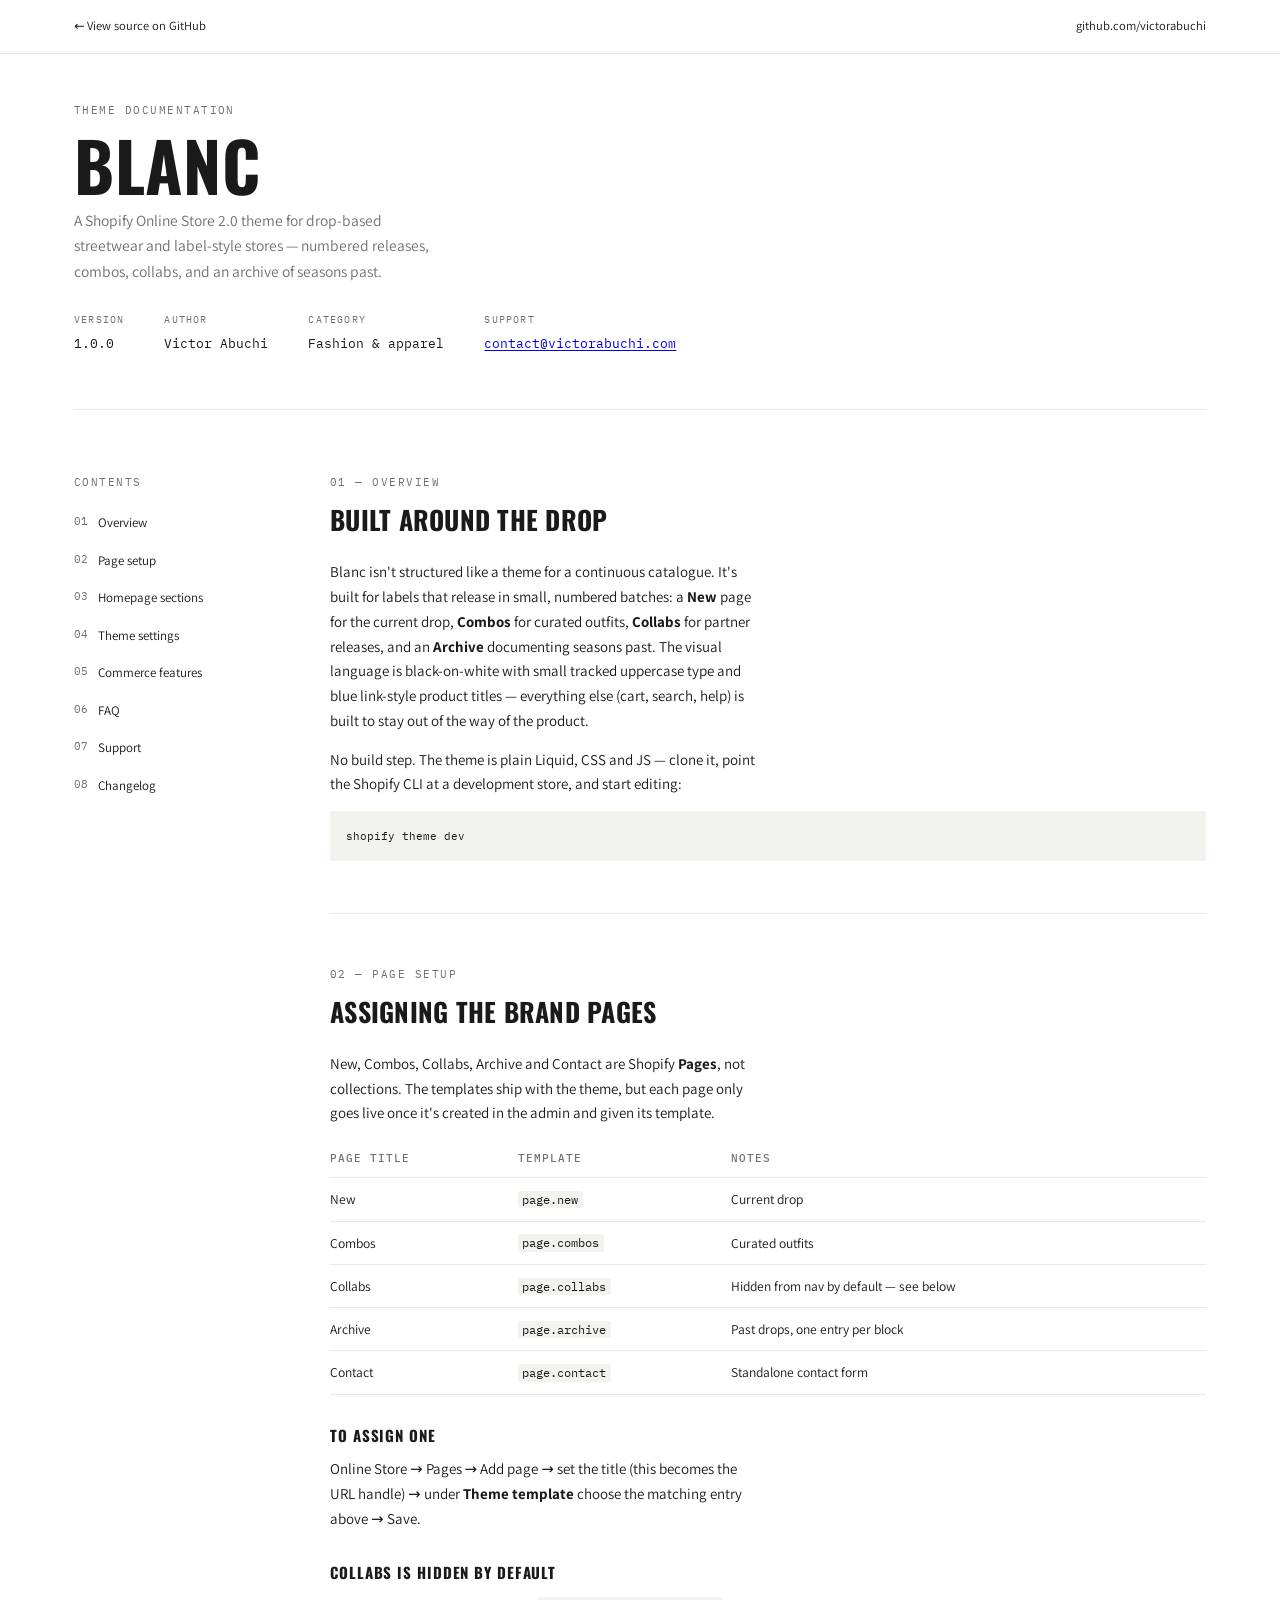
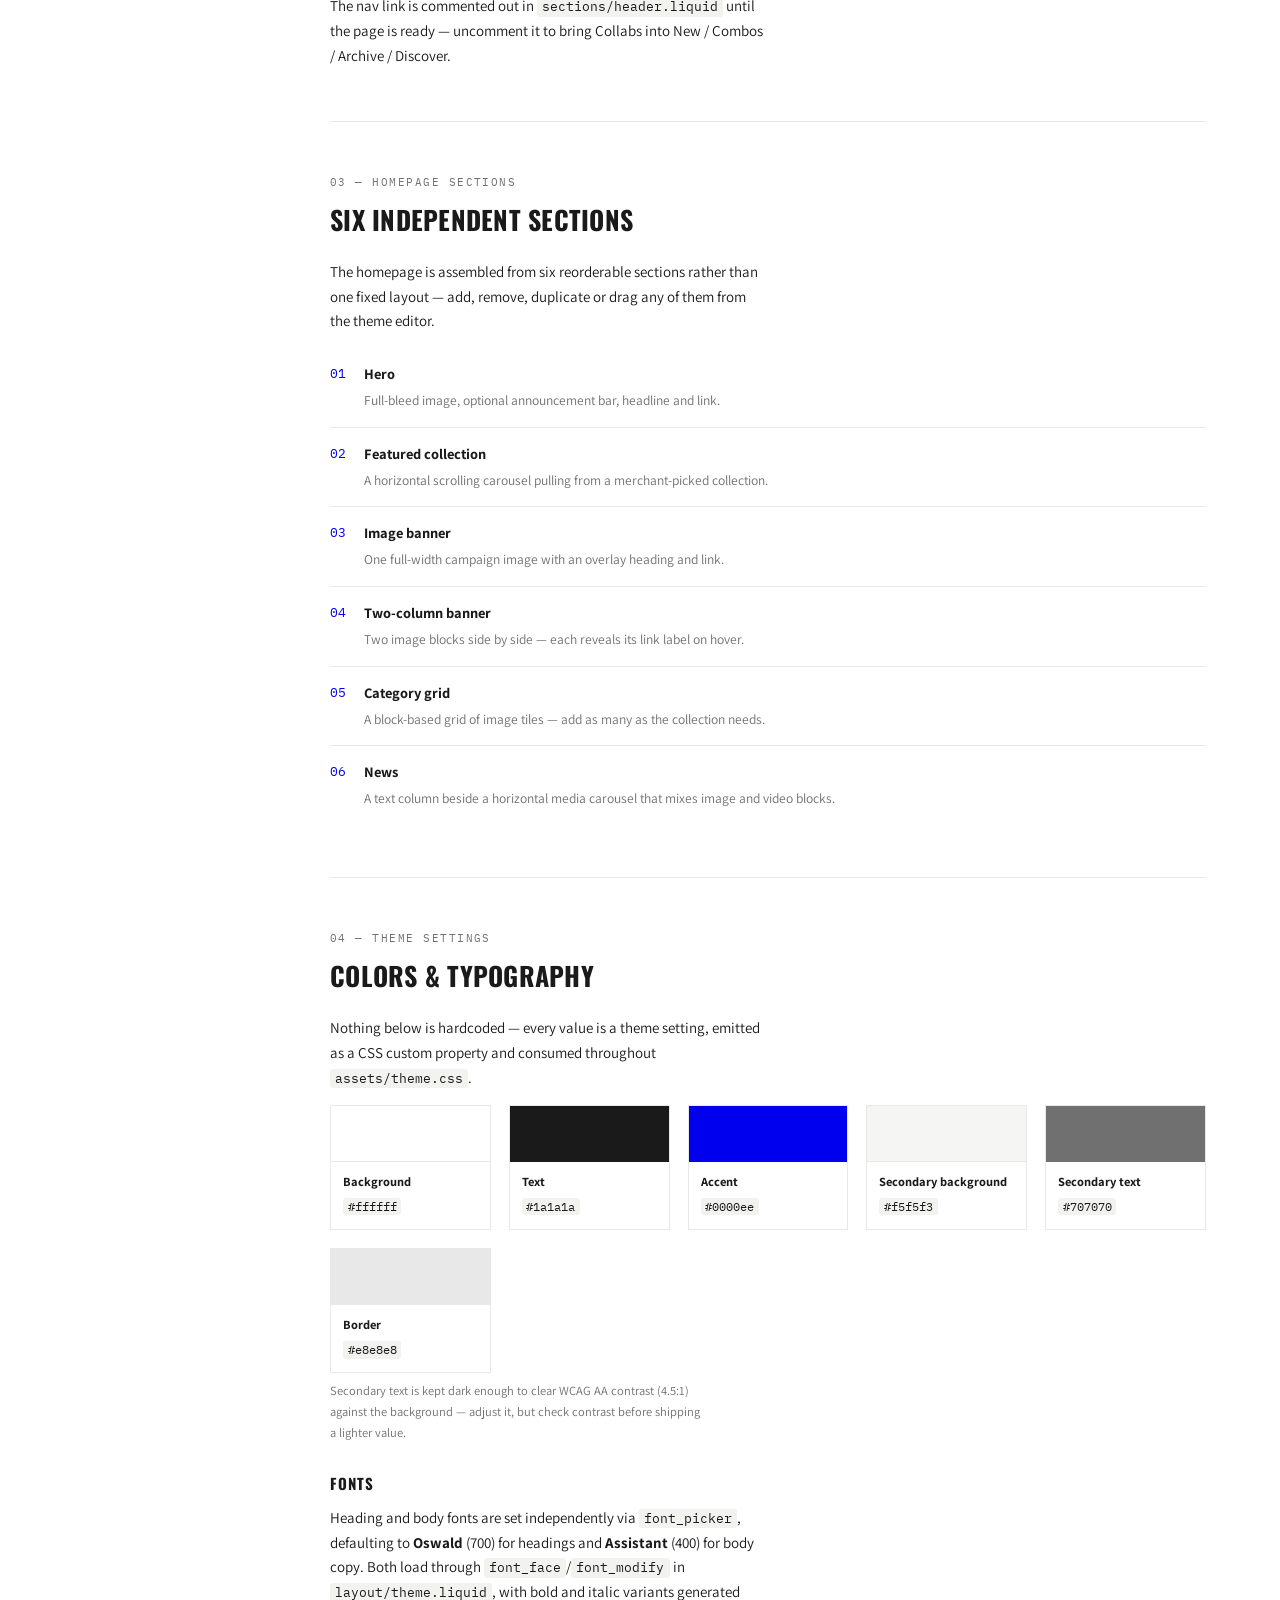
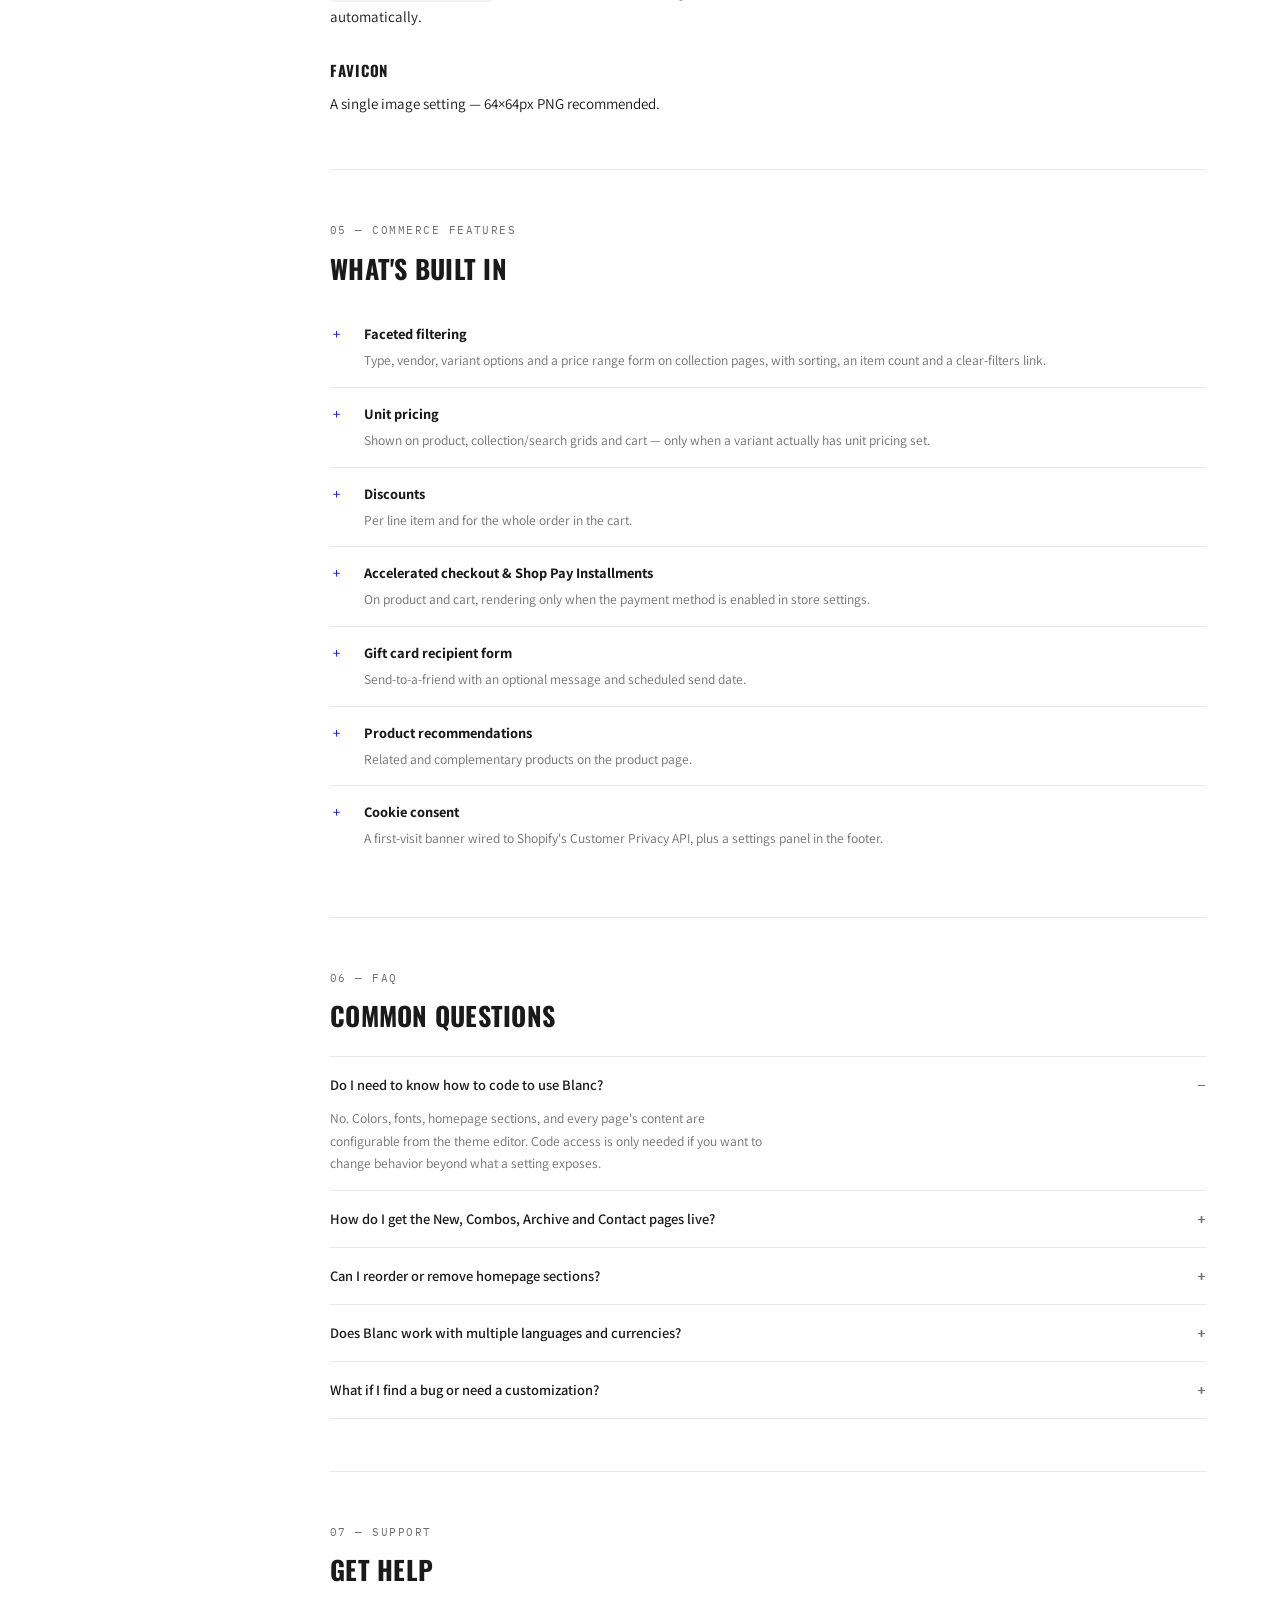
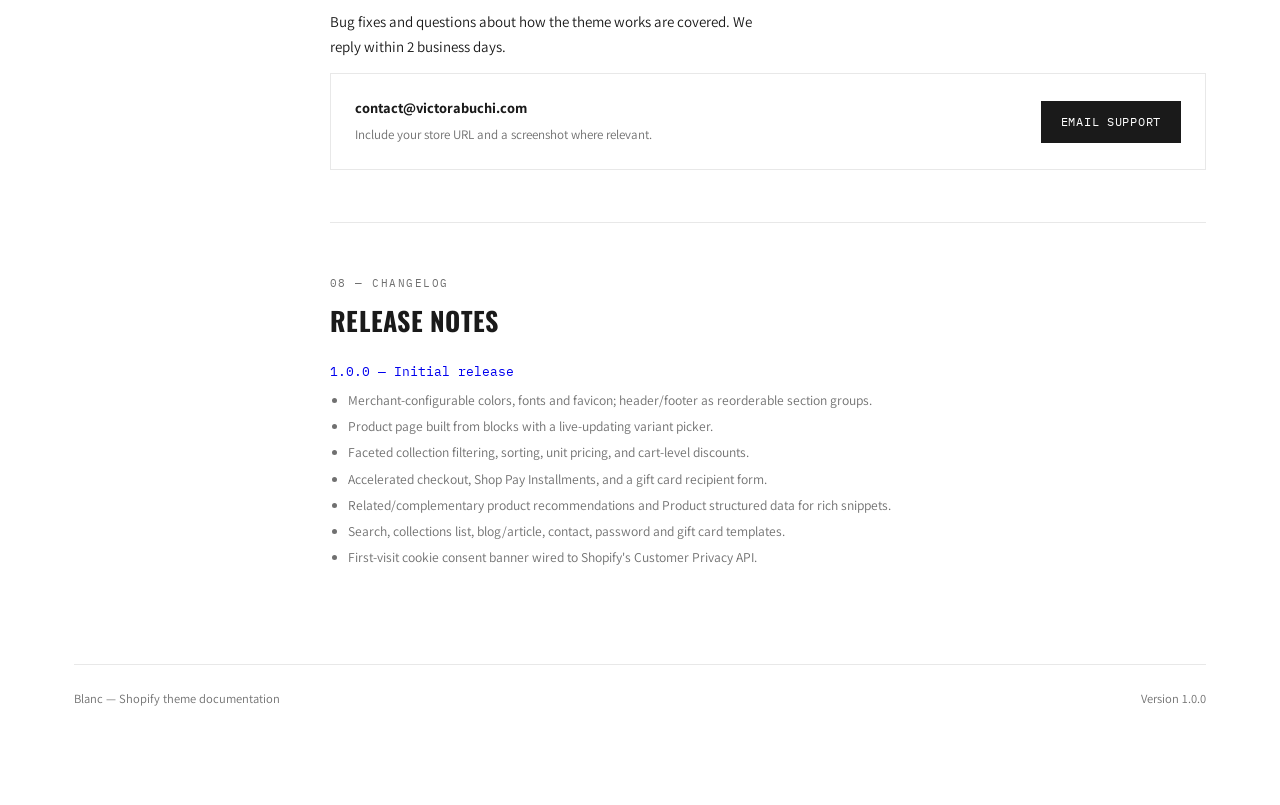
==== docs/index.html @ 0c8834e4 "add a rendered docs page under docs/ for GitHub Pages A plain README reads as text on GitHub; wanted" ====
<!DOCTYPE html>
<html lang="en">
<head>
<meta charset="UTF-8">
<meta name="viewport" content="width=device-width, initial-scale=1.0">
<title>Blanc Documentation</title>
<meta name="description" content="Setup guide, theme settings, features, and support for the Blanc Shopify theme.">
<link rel="preconnect" href="https://fonts.googleapis.com">
<link rel="preconnect" href="https://fonts.gstatic.com" crossorigin>
<link href="https://fonts.googleapis.com/css2?family=Oswald:wght@500;700&family=Assistant:wght@400;500;600&family=IBM+Plex+Mono:wght@500&display=swap" rel="stylesheet">
<style>
  :root {
    --bg: #ffffff;
    --surface: #f5f5f3;
    --surface-line: #e8e8e8;
    --ink: #1a1a1a;
    --ink-muted: #707070;
    --line: #e8e8e8;
    --accent: #0000ee;
    --accent-ink: #ffffff;
    --code-bg: #f2f2ef;
  }

  @media (prefers-color-scheme: dark) {
    :root:not([data-theme="light"]) {
      --bg: #121212;
      --surface: #1c1c1a;
      --surface-line: #2c2c2a;
      --ink: #f2f1ed;
      --ink-muted: #9c9c96;
      --line: #2c2c2a;
      --accent: #6e7bff;
      --accent-ink: #0c0c0c;
      --code-bg: #1a1a18;
    }
  }

  :root[data-theme="dark"] {
    --bg: #121212;
    --surface: #1c1c1a;
    --surface-line: #2c2c2a;
    --ink: #f2f1ed;
    --ink-muted: #9c9c96;
    --line: #2c2c2a;
    --accent: #6e7bff;
    --accent-ink: #0c0c0c;
    --code-bg: #1a1a18;
  }

  * { box-sizing: border-box; }
  html { color-scheme: light dark; }
  body { margin: 0; }

  body {
    background: var(--bg);
    color: var(--ink);
    font-family: 'Assistant', system-ui, sans-serif;
    font-size: 15px;
    line-height: 1.65;
    -webkit-font-smoothing: antialiased;
  }

  a { color: var(--accent); text-decoration-thickness: 1px; text-underline-offset: 2px; }
  a:focus-visible, button:focus-visible, summary:focus-visible { outline: 2px solid var(--accent); outline-offset: 2px; }

  .eyebrow {
    font-family: 'IBM Plex Mono', monospace;
    font-size: 10.5px;
    letter-spacing: 0.14em;
    text-transform: uppercase;
    color: var(--ink-muted);
  }

  h1, h2, h3 {
    font-family: 'Oswald', sans-serif;
    text-transform: uppercase;
    letter-spacing: 0.01em;
    text-wrap: balance;
    color: var(--ink);
    font-weight: 700;
  }

  .topbar {
    border-bottom: 1px solid var(--line);
  }
  .topbar__inner {
    max-width: 1180px;
    margin: 0 auto;
    padding: 16px 24px;
    display: flex;
    justify-content: space-between;
    align-items: center;
    font-size: 12.5px;
  }
  .topbar a {
    color: var(--ink);
    text-decoration: none;
    display: inline-flex;
    align-items: center;
    gap: 6px;
  }
  .topbar a:hover { color: var(--accent); }

  .shell {
    display: grid;
    grid-template-columns: 200px minmax(0, 1fr);
    gap: 56px;
    max-width: 1180px;
    margin: 0 auto;
    padding: 48px 24px 96px;
  }

  @media (max-width: 860px) {
    .shell { grid-template-columns: 1fr; gap: 32px; padding: 32px 20px 72px; }
  }

  /* ---- masthead ---- */
  .masthead {
    grid-column: 1 / -1;
    padding-bottom: 40px;
    border-bottom: 1px solid var(--line);
    margin-bottom: 8px;
  }

  .masthead__name {
    font-size: clamp(40px, 8vw, 68px);
    line-height: 0.95;
    margin: 14px 0 10px;
  }

  .masthead__tagline {
    max-width: 46ch;
    color: var(--ink-muted);
    font-size: 15.5px;
  }

  .spec-row {
    display: flex;
    flex-wrap: wrap;
    gap: 28px 40px;
    margin-top: 28px;
  }

  .spec {
    display: flex;
    flex-direction: column;
    gap: 4px;
  }

  .spec dt {
    font-family: 'IBM Plex Mono', monospace;
    font-size: 10px;
    letter-spacing: 0.12em;
    text-transform: uppercase;
    color: var(--ink-muted);
  }

  .spec dd {
    margin: 0;
    font-family: 'IBM Plex Mono', monospace;
    font-size: 13px;
    font-variant-numeric: tabular-nums;
  }

  /* ---- nav rail ---- */
  .rail { position: sticky; top: 32px; align-self: start; }
  .rail__title { margin-bottom: 14px; }
  .rail ol {
    list-style: none;
    margin: 0; padding: 0;
    display: flex;
    flex-direction: column;
    gap: 2px;
    counter-reset: toc;
  }
  .rail a {
    counter-increment: toc;
    display: flex;
    gap: 10px;
    padding: 7px 0;
    color: var(--ink);
    text-decoration: none;
    font-size: 13px;
  }
  .rail a::before {
    content: counter(toc, decimal-leading-zero);
    font-family: 'IBM Plex Mono', monospace;
    font-size: 11px;
    color: var(--ink-muted);
  }
  .rail a:hover { color: var(--accent); }

  @media (max-width: 860px) {
    .rail { position: static; }
    .rail ol { flex-direction: row; flex-wrap: wrap; gap: 4px 16px; }
    .rail a { padding: 4px 0; }
  }

  /* ---- sections ---- */
  main { min-width: 0; }
  section { padding-top: 52px; margin-top: 52px; border-top: 1px solid var(--line); scroll-margin-top: 24px; }
  section:first-of-type { padding-top: 0; margin-top: 0; border-top: none; }

  section > .eyebrow { margin-bottom: 8px; }
  section h2 { font-size: 26px; margin: 0 0 18px; }
  section h3 { font-size: 15px; letter-spacing: 0.06em; margin: 28px 0 10px; }

  p { margin: 0 0 14px; max-width: 62ch; }
  p:last-child { margin-bottom: 0; }

  code {
    font-family: 'IBM Plex Mono', monospace;
    font-size: 0.86em;
    background: var(--code-bg);
    padding: 0.1em 0.4em;
    border-radius: 3px;
  }

  pre {
    background: var(--code-bg);
    padding: 14px 16px;
    overflow-x: auto;
    font-family: 'IBM Plex Mono', monospace;
    font-size: 13px;
    margin: 0 0 14px;
  }
  pre code { background: none; padding: 0; }

  /* ---- feature list ---- */
  .feature-list { list-style: none; margin: 0; padding: 0; display: flex; flex-direction: column; }
  .feature-list li {
    display: grid;
    grid-template-columns: 22px 1fr;
    gap: 12px;
    padding: 14px 0;
    border-top: 1px solid var(--line);
  }
  .feature-list li:first-child { border-top: none; }
  .feature-list .mark { color: var(--accent); font-family: 'IBM Plex Mono', monospace; font-size: 13px; padding-top: 1px; }
  .feature-list strong { display: block; font-size: 14.5px; margin-bottom: 2px; }
  .feature-list span { color: var(--ink-muted); font-size: 13.5px; }

  /* ---- table ---- */
  .table-wrap { overflow-x: auto; }
  table { border-collapse: collapse; width: 100%; min-width: 480px; font-size: 13.5px; }
  th, td { text-align: left; padding: 10px 14px 10px 0; border-bottom: 1px solid var(--line); vertical-align: top; }
  th { font-family: 'IBM Plex Mono', monospace; font-size: 10.5px; letter-spacing: 0.1em; text-transform: uppercase; color: var(--ink-muted); font-weight: 500; }
  td code { white-space: nowrap; }

  /* ---- swatches ---- */
  .swatch-grid { display: grid; grid-template-columns: repeat(auto-fill, minmax(160px, 1fr)); gap: 18px; margin-bottom: 8px; }
  .swatch { border: 1px solid var(--line); }
  .swatch__color { height: 56px; }
  .swatch__meta { padding: 10px 12px; }
  .swatch__meta strong { display: block; font-size: 12.5px; margin-bottom: 2px; }
  .swatch__meta code { font-size: 11.5px; }

  /* ---- faq ---- */
  details {
    border-top: 1px solid var(--line);
    padding: 16px 0;
  }
  details:last-child { border-bottom: 1px solid var(--line); }
  summary {
    cursor: pointer;
    list-style: none;
    display: flex;
    align-items: baseline;
    justify-content: space-between;
    gap: 16px;
    font-size: 14.5px;
    font-weight: 600;
  }
  summary::-webkit-details-marker { display: none; }
  summary::after {
    content: '+';
    font-family: 'IBM Plex Mono', monospace;
    color: var(--ink-muted);
    flex-shrink: 0;
    transition: transform 0.15s;
  }
  details[open] summary::after { content: '\2212'; }
  details p { margin-top: 10px; color: var(--ink-muted); font-size: 13.5px; }

  /* ---- changelog ---- */
  .changelog dt {
    font-family: 'IBM Plex Mono', monospace;
    font-size: 13px;
    color: var(--accent);
    margin-top: 22px;
  }
  .changelog dt:first-child { margin-top: 0; }
  .changelog dd { margin: 6px 0 0; }
  .changelog ul { margin: 0; padding-left: 18px; color: var(--ink-muted); font-size: 13.5px; }
  .changelog li { margin-bottom: 4px; }

  /* ---- support card ---- */
  .support-card {
    border: 1px solid var(--line);
    padding: 22px 24px;
    display: flex;
    flex-wrap: wrap;
    gap: 20px 32px;
    align-items: center;
    justify-content: space-between;
  }
  .support-card a.button {
    display: inline-block;
    background: var(--ink);
    color: var(--bg);
    font-family: 'IBM Plex Mono', monospace;
    font-size: 12px;
    letter-spacing: 0.06em;
    text-transform: uppercase;
    padding: 11px 20px;
    text-decoration: none;
  }

  footer {
    grid-column: 1 / -1;
    margin-top: 24px;
    padding-top: 24px;
    border-top: 1px solid var(--line);
    color: var(--ink-muted);
    font-size: 12.5px;
    display: flex;
    justify-content: space-between;
    flex-wrap: wrap;
    gap: 8px;
  }
</style>
</head>
<body>

<div class="topbar">
  <div class="topbar__inner">
    <a href="https://github.com/victorabuchi/blanc">&larr; View source on GitHub</a>
    <a href="https://github.com/victorabuchi">github.com/victorabuchi</a>
  </div>
</div>

<div class="shell">
  <header class="masthead">
    <p class="eyebrow">Theme documentation</p>
    <h1 class="masthead__name">Blanc</h1>
    <p class="masthead__tagline">A Shopify Online Store 2.0 theme for drop-based streetwear and label-style stores — numbered releases, combos, collabs, and an archive of seasons past.</p>
    <dl class="spec-row">
      <div class="spec"><dt>Version</dt><dd>1.0.0</dd></div>
      <div class="spec"><dt>Author</dt><dd>Victor Abuchi</dd></div>
      <div class="spec"><dt>Category</dt><dd>Fashion &amp; apparel</dd></div>
      <div class="spec"><dt>Support</dt><dd><a href="mailto:contact@victorabuchi.com">contact@victorabuchi.com</a></dd></div>
    </dl>
  </header>

  <nav class="rail">
    <p class="eyebrow rail__title">Contents</p>
    <ol>
      <li><a href="#overview">Overview</a></li>
      <li><a href="#pages">Page setup</a></li>
      <li><a href="#homepage">Homepage sections</a></li>
      <li><a href="#settings">Theme settings</a></li>
      <li><a href="#features">Commerce features</a></li>
      <li><a href="#faq">FAQ</a></li>
      <li><a href="#support">Support</a></li>
      <li><a href="#changelog">Changelog</a></li>
    </ol>
  </nav>

  <main>

    <section id="overview">
      <p class="eyebrow">01 — Overview</p>
      <h2>Built around the drop</h2>
      <p>Blanc isn't structured like a theme for a continuous catalogue. It's built for labels that release in small, numbered batches: a <strong>New</strong> page for the current drop, <strong>Combos</strong> for curated outfits, <strong>Collabs</strong> for partner releases, and an <strong>Archive</strong> documenting seasons past. The visual language is black-on-white with small tracked uppercase type and blue link-style product titles — everything else (cart, search, help) is built to stay out of the way of the product.</p>
      <p>No build step. The theme is plain Liquid, CSS and JS — clone it, point the Shopify CLI at a development store, and start editing:</p>
      <pre><code>shopify theme dev</code></pre>
    </section>

    <section id="pages">
      <p class="eyebrow">02 — Page setup</p>
      <h2>Assigning the brand pages</h2>
      <p>New, Combos, Collabs, Archive and Contact are Shopify <strong>Pages</strong>, not collections. The templates ship with the theme, but each page only goes live once it's created in the admin and given its template.</p>
      <div class="table-wrap">
        <table>
          <thead><tr><th>Page title</th><th>Template</th><th>Notes</th></tr></thead>
          <tbody>
            <tr><td>New</td><td><code>page.new</code></td><td>Current drop</td></tr>
            <tr><td>Combos</td><td><code>page.combos</code></td><td>Curated outfits</td></tr>
            <tr><td>Collabs</td><td><code>page.collabs</code></td><td>Hidden from nav by default — see below</td></tr>
            <tr><td>Archive</td><td><code>page.archive</code></td><td>Past drops, one entry per block</td></tr>
            <tr><td>Contact</td><td><code>page.contact</code></td><td>Standalone contact form</td></tr>
          </tbody>
        </table>
      </div>
      <h3>To assign one</h3>
      <p>Online Store → Pages → Add page → set the title (this becomes the URL handle) → under <strong>Theme template</strong> choose the matching entry above → Save.</p>
      <h3>Collabs is hidden by default</h3>
      <p>The nav link is commented out in <code>sections/header.liquid</code> until the page is ready — uncomment it to bring Collabs into New / Combos / Archive / Discover.</p>
    </section>

    <section id="homepage">
      <p class="eyebrow">03 — Homepage sections</p>
      <h2>Six independent sections</h2>
      <p>The homepage is assembled from six reorderable sections rather than one fixed layout — add, remove, duplicate or drag any of them from the theme editor.</p>
      <ul class="feature-list">
        <li><span class="mark">01</span><div><strong>Hero</strong><span>Full-bleed image, optional announcement bar, headline and link.</span></div></li>
        <li><span class="mark">02</span><div><strong>Featured collection</strong><span>A horizontal scrolling carousel pulling from a merchant-picked collection.</span></div></li>
        <li><span class="mark">03</span><div><strong>Image banner</strong><span>One full-width campaign image with an overlay heading and link.</span></div></li>
        <li><span class="mark">04</span><div><strong>Two-column banner</strong><span>Two image blocks side by side — each reveals its link label on hover.</span></div></li>
        <li><span class="mark">05</span><div><strong>Category grid</strong><span>A block-based grid of image tiles — add as many as the collection needs.</span></div></li>
        <li><span class="mark">06</span><div><strong>News</strong><span>A text column beside a horizontal media carousel that mixes image and video blocks.</span></div></li>
      </ul>
    </section>

    <section id="settings">
      <p class="eyebrow">04 — Theme settings</p>
      <h2>Colors &amp; typography</h2>
      <p>Nothing below is hardcoded — every value is a theme setting, emitted as a CSS custom property and consumed throughout <code>assets/theme.css</code>.</p>
      <div class="swatch-grid">
        <div class="swatch"><div class="swatch__color" style="background:#ffffff;border-bottom:1px solid var(--line)"></div><div class="swatch__meta"><strong>Background</strong><code>#ffffff</code></div></div>
        <div class="swatch"><div class="swatch__color" style="background:#1a1a1a"></div><div class="swatch__meta"><strong>Text</strong><code>#1a1a1a</code></div></div>
        <div class="swatch"><div class="swatch__color" style="background:#0000ee"></div><div class="swatch__meta"><strong>Accent</strong><code>#0000ee</code></div></div>
        <div class="swatch"><div class="swatch__color" style="background:#f5f5f3;border-bottom:1px solid var(--line)"></div><div class="swatch__meta"><strong>Secondary background</strong><code>#f5f5f3</code></div></div>
        <div class="swatch"><div class="swatch__color" style="background:#707070"></div><div class="swatch__meta"><strong>Secondary text</strong><code>#707070</code></div></div>
        <div class="swatch"><div class="swatch__color" style="background:#e8e8e8"></div><div class="swatch__meta"><strong>Border</strong><code>#e8e8e8</code></div></div>
      </div>
      <p style="font-size:12.5px;color:var(--ink-muted)">Secondary text is kept dark enough to clear WCAG AA contrast (4.5:1) against the background — adjust it, but check contrast before shipping a lighter value.</p>
      <h3>Fonts</h3>
      <p>Heading and body fonts are set independently via <code>font_picker</code>, defaulting to <strong>Oswald</strong> (700) for headings and <strong>Assistant</strong> (400) for body copy. Both load through <code>font_face</code>/<code>font_modify</code> in <code>layout/theme.liquid</code>, with bold and italic variants generated automatically.</p>
      <h3>Favicon</h3>
      <p>A single image setting — 64×64px PNG recommended.</p>
    </section>

    <section id="features">
      <p class="eyebrow">05 — Commerce features</p>
      <h2>What's built in</h2>
      <ul class="feature-list">
        <li><span class="mark">＋</span><div><strong>Faceted filtering</strong><span>Type, vendor, variant options and a price range form on collection pages, with sorting, an item count and a clear-filters link.</span></div></li>
        <li><span class="mark">＋</span><div><strong>Unit pricing</strong><span>Shown on product, collection/search grids and cart — only when a variant actually has unit pricing set.</span></div></li>
        <li><span class="mark">＋</span><div><strong>Discounts</strong><span>Per line item and for the whole order in the cart.</span></div></li>
        <li><span class="mark">＋</span><div><strong>Accelerated checkout &amp; Shop Pay Installments</strong><span>On product and cart, rendering only when the payment method is enabled in store settings.</span></div></li>
        <li><span class="mark">＋</span><div><strong>Gift card recipient form</strong><span>Send-to-a-friend with an optional message and scheduled send date.</span></div></li>
        <li><span class="mark">＋</span><div><strong>Product recommendations</strong><span>Related and complementary products on the product page.</span></div></li>
        <li><span class="mark">＋</span><div><strong>Cookie consent</strong><span>A first-visit banner wired to Shopify's Customer Privacy API, plus a settings panel in the footer.</span></div></li>
      </ul>
    </section>

    <section id="faq">
      <p class="eyebrow">06 — FAQ</p>
      <h2>Common questions</h2>

      <details open>
        <summary>Do I need to know how to code to use Blanc?</summary>
        <p>No. Colors, fonts, homepage sections, and every page's content are configurable from the theme editor. Code access is only needed if you want to change behavior beyond what a setting exposes.</p>
      </details>
      <details>
        <summary>How do I get the New, Combos, Archive and Contact pages live?</summary>
        <p>They're Shopify Pages, not automatic — see <a href="#pages">Page setup</a> above for the exact template to assign each one.</p>
      </details>
      <details>
        <summary>Can I reorder or remove homepage sections?</summary>
        <p>Yes — all six are independent, editor-managed sections. Drag to reorder, or use "Add section" to bring in more of the same type (a second Featured collection, another Image banner, and so on).</p>
      </details>
      <details>
        <summary>Does Blanc work with multiple languages and currencies?</summary>
        <p>Yes — it uses Shopify's standard localization and markets features throughout, with no theme-side configuration required beyond what Shopify's admin already provides.</p>
      </details>
      <details>
        <summary>What if I find a bug or need a customization?</summary>
        <p>Bug reports and usage questions go to the support email below and get a response within 2 business days. Custom coding work beyond the theme's built-in settings isn't included, but we're happy to point you to a Shopify Partner if you need it — always duplicate the theme before editing code directly.</p>
      </details>
    </section>

    <section id="support">
      <p class="eyebrow">07 — Support</p>
      <h2>Get help</h2>
      <p>Bug fixes and questions about how the theme works are covered. We reply within 2 business days.</p>
      <div class="support-card">
        <div>
          <strong style="display:block;font-size:14.5px;margin-bottom:2px">contact@victorabuchi.com</strong>
          <span style="color:var(--ink-muted);font-size:13px">Include your store URL and a screenshot where relevant.</span>
        </div>
        <a class="button" href="mailto:contact@victorabuchi.com">Email support</a>
      </div>
    </section>

    <section id="changelog">
      <p class="eyebrow">08 — Changelog</p>
      <h2>Release notes</h2>
      <dl class="changelog">
        <dt>1.0.0 — Initial release</dt>
        <dd>
          <ul>
            <li>Merchant-configurable colors, fonts and favicon; header/footer as reorderable section groups.</li>
            <li>Product page built from blocks with a live-updating variant picker.</li>
            <li>Faceted collection filtering, sorting, unit pricing, and cart-level discounts.</li>
            <li>Accelerated checkout, Shop Pay Installments, and a gift card recipient form.</li>
            <li>Related/complementary product recommendations and Product structured data for rich snippets.</li>
            <li>Search, collections list, blog/article, contact, password and gift card templates.</li>
            <li>First-visit cookie consent banner wired to Shopify's Customer Privacy API.</li>
          </ul>
        </dd>
      </dl>
    </section>

  </main>

  <footer>
    <span>Blanc — Shopify theme documentation</span>
    <span>Version 1.0.0</span>
  </footer>
</div>
</body>
</html>
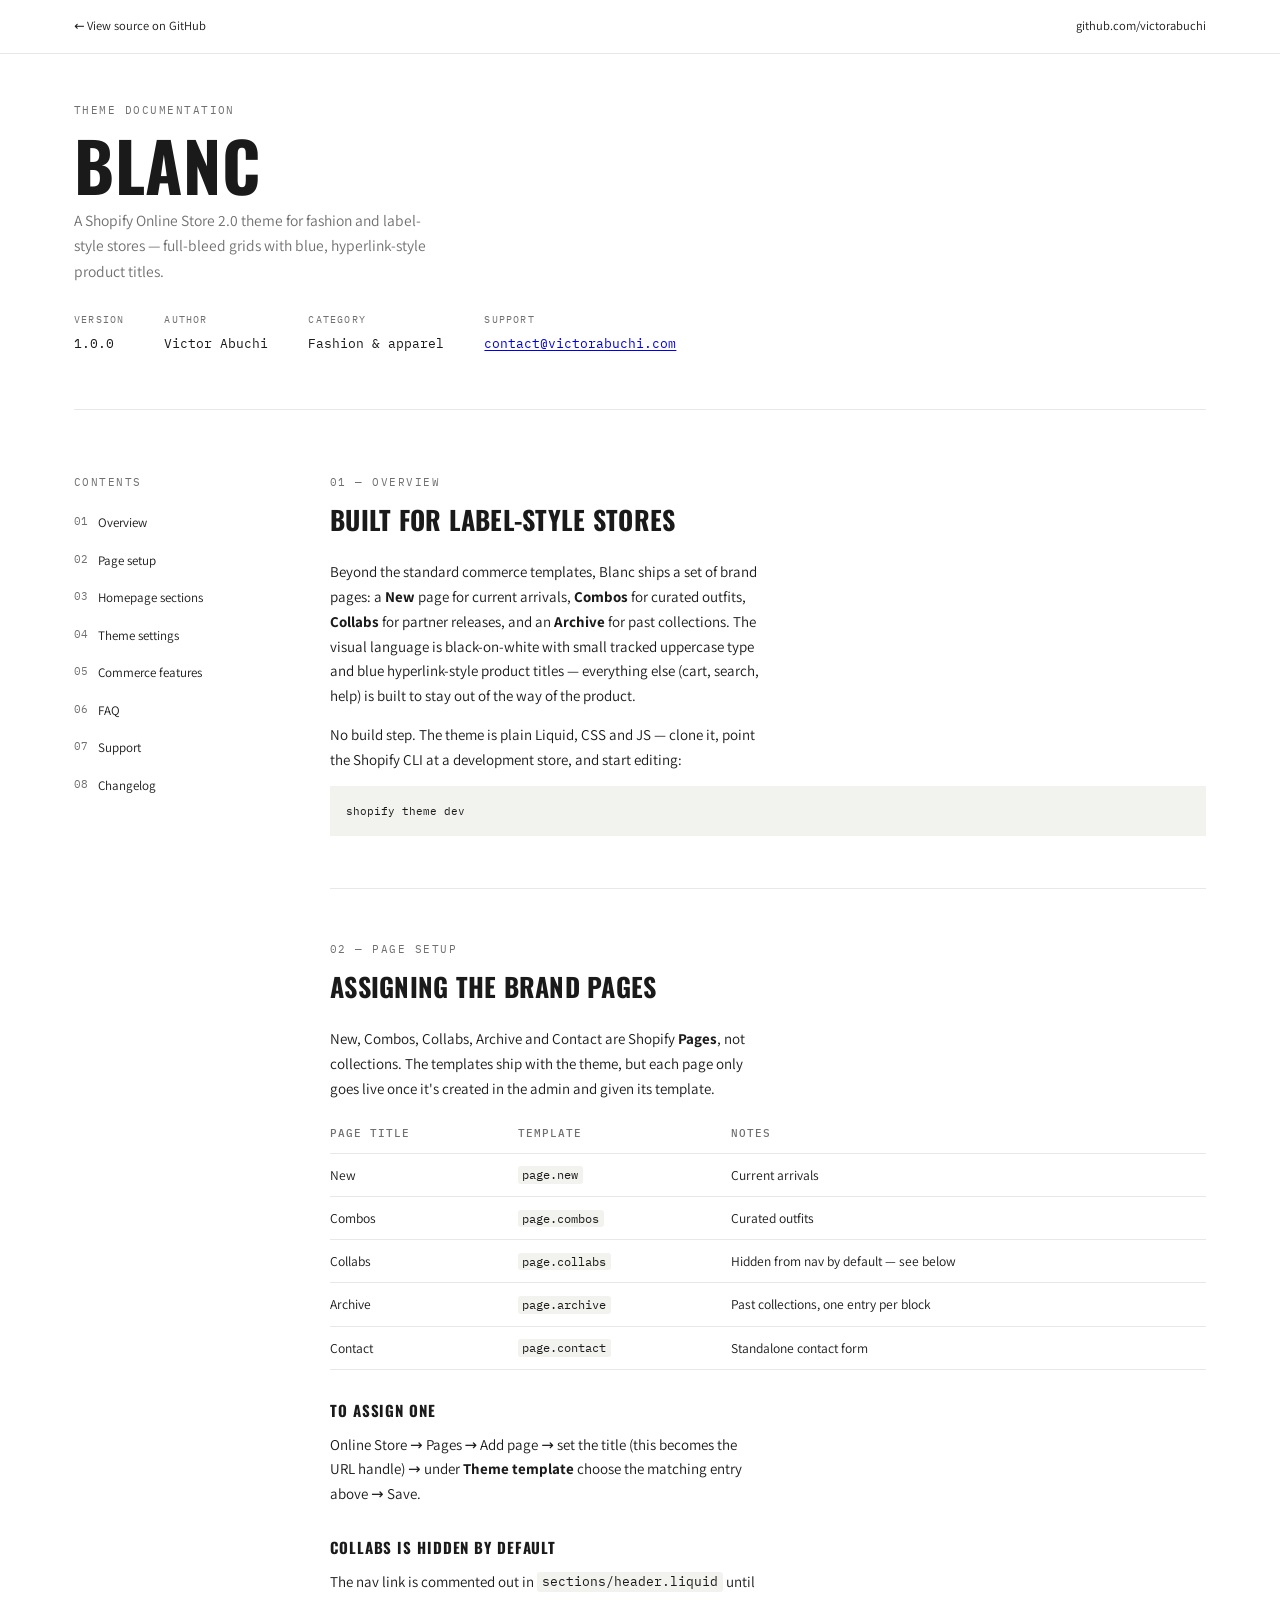
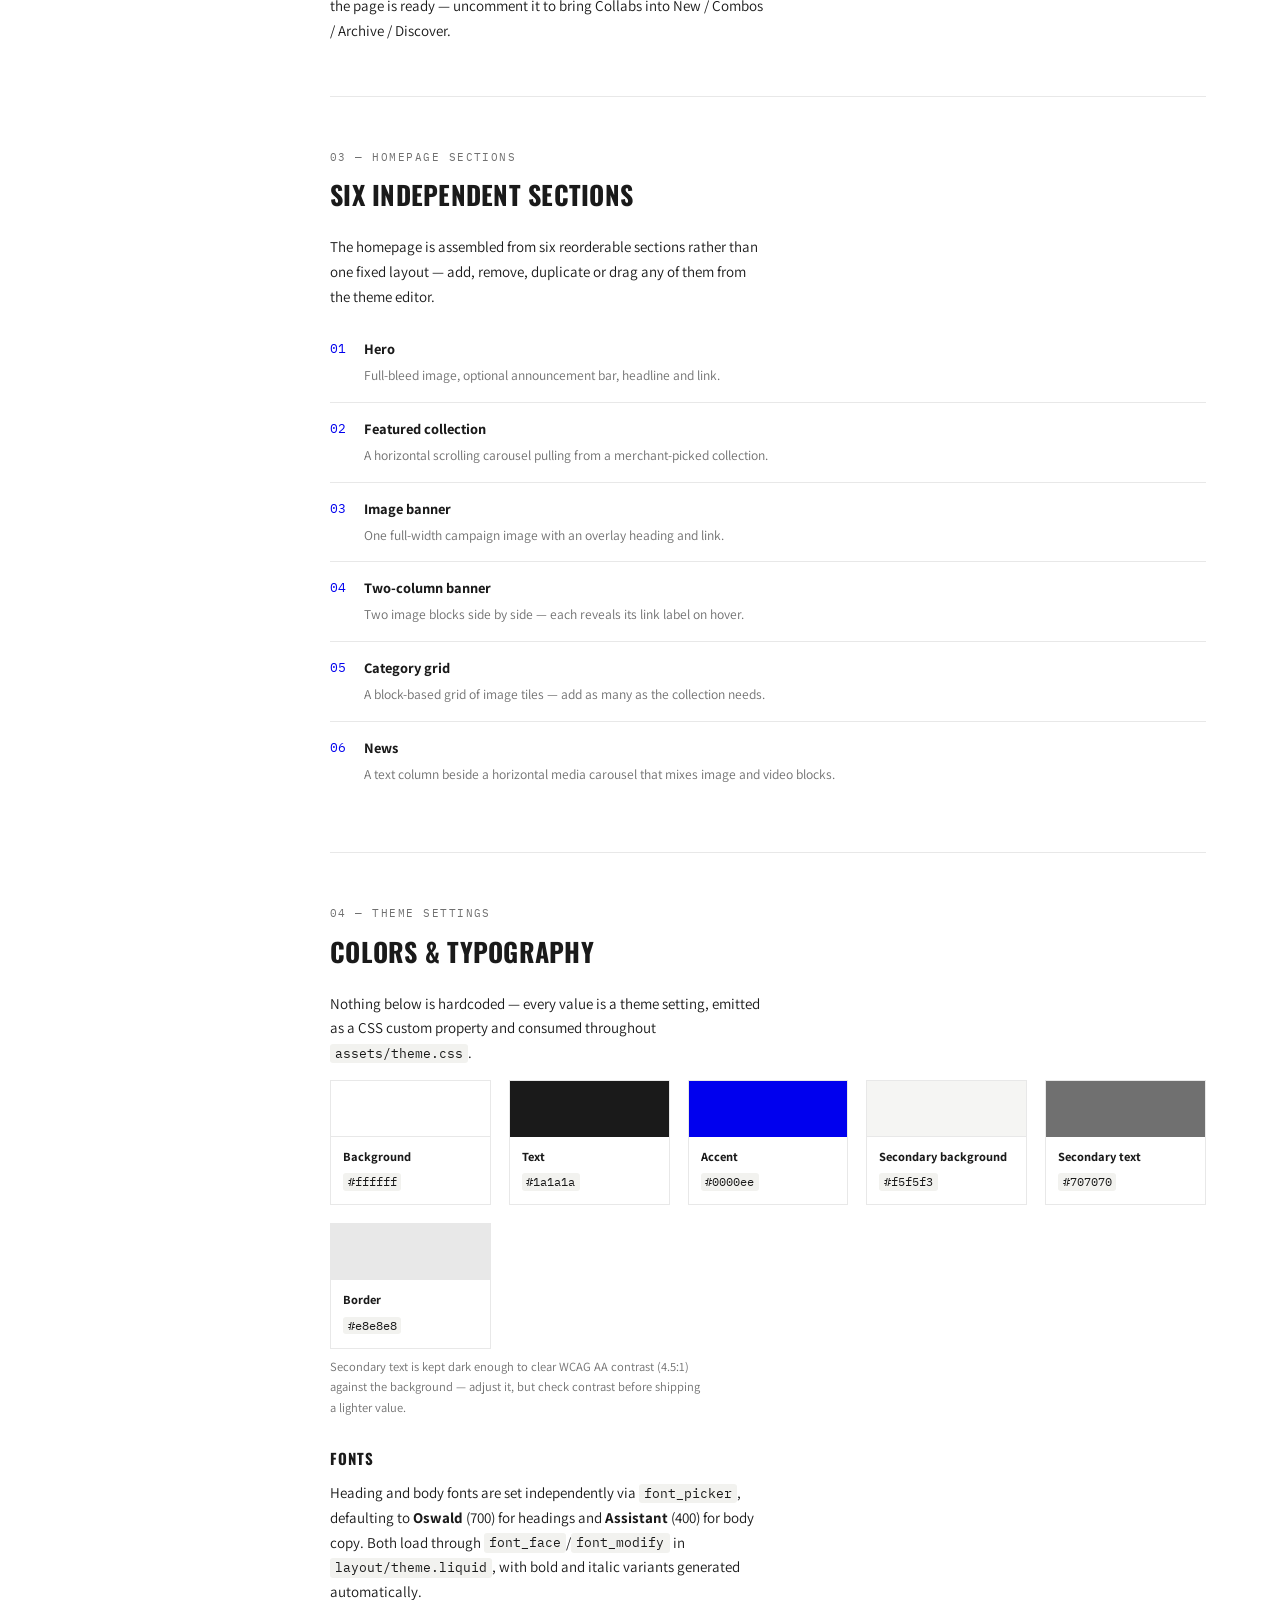
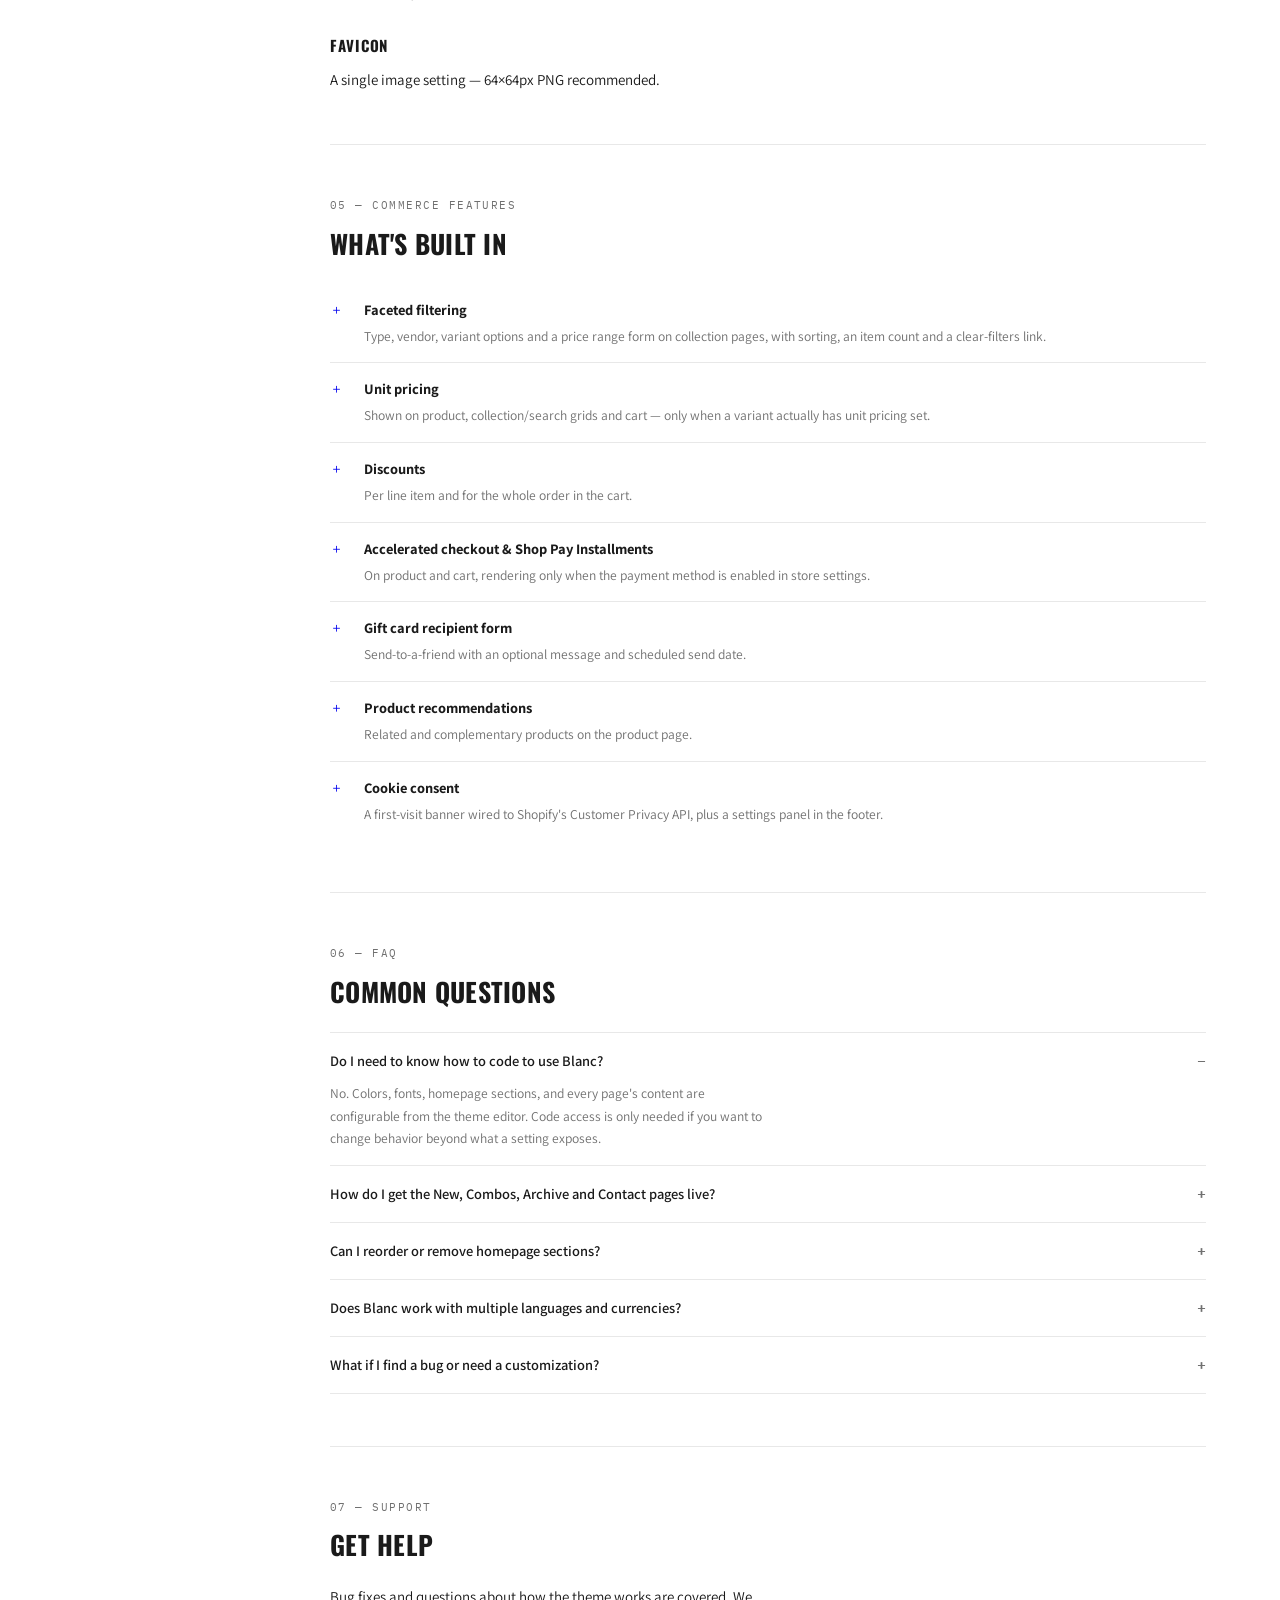
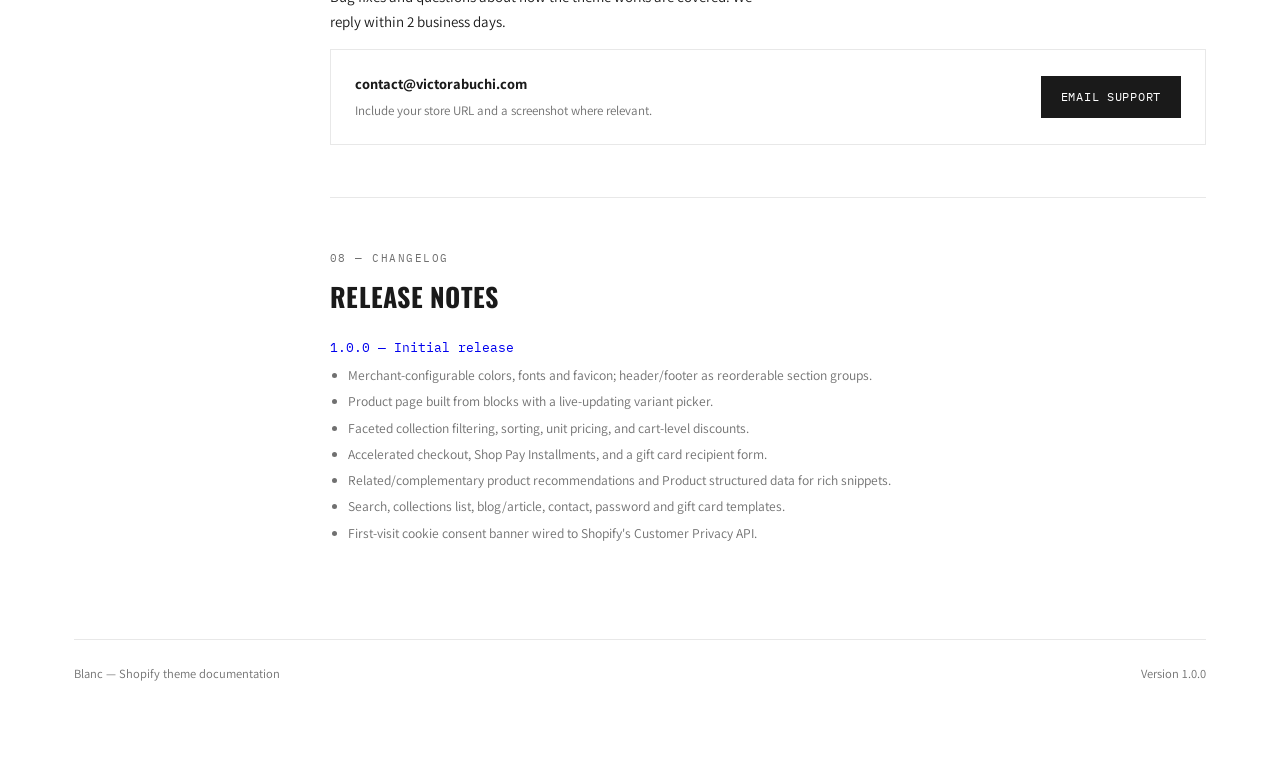
==== commit 20177a93: "remove Frozenholm-specific "limited drop" narrative and brand references This was carried over from " ====
--- a/docs/index.html
+++ b/docs/index.html
@@ -343,7 +343,7 @@
   <header class="masthead">
     <p class="eyebrow">Theme documentation</p>
     <h1 class="masthead__name">Blanc</h1>
-    <p class="masthead__tagline">A Shopify Online Store 2.0 theme for drop-based streetwear and label-style stores — numbered releases, combos, collabs, and an archive of seasons past.</p>
+    <p class="masthead__tagline">A Shopify Online Store 2.0 theme for fashion and label-style stores — full-bleed grids with blue, hyperlink-style product titles.</p>
     <dl class="spec-row">
       <div class="spec"><dt>Version</dt><dd>1.0.0</dd></div>
       <div class="spec"><dt>Author</dt><dd>Victor Abuchi</dd></div>
@@ -370,8 +370,8 @@
 
     <section id="overview">
       <p class="eyebrow">01 — Overview</p>
-      <h2>Built around the drop</h2>
-      <p>Blanc isn't structured like a theme for a continuous catalogue. It's built for labels that release in small, numbered batches: a <strong>New</strong> page for the current drop, <strong>Combos</strong> for curated outfits, <strong>Collabs</strong> for partner releases, and an <strong>Archive</strong> documenting seasons past. The visual language is black-on-white with small tracked uppercase type and blue link-style product titles — everything else (cart, search, help) is built to stay out of the way of the product.</p>
+      <h2>Built for label-style stores</h2>
+      <p>Beyond the standard commerce templates, Blanc ships a set of brand pages: a <strong>New</strong> page for current arrivals, <strong>Combos</strong> for curated outfits, <strong>Collabs</strong> for partner releases, and an <strong>Archive</strong> for past collections. The visual language is black-on-white with small tracked uppercase type and blue hyperlink-style product titles — everything else (cart, search, help) is built to stay out of the way of the product.</p>
       <p>No build step. The theme is plain Liquid, CSS and JS — clone it, point the Shopify CLI at a development store, and start editing:</p>
       <pre><code>shopify theme dev</code></pre>
     </section>
@@ -384,10 +384,10 @@
         <table>
           <thead><tr><th>Page title</th><th>Template</th><th>Notes</th></tr></thead>
           <tbody>
-            <tr><td>New</td><td><code>page.new</code></td><td>Current drop</td></tr>
+            <tr><td>New</td><td><code>page.new</code></td><td>Current arrivals</td></tr>
             <tr><td>Combos</td><td><code>page.combos</code></td><td>Curated outfits</td></tr>
             <tr><td>Collabs</td><td><code>page.collabs</code></td><td>Hidden from nav by default — see below</td></tr>
-            <tr><td>Archive</td><td><code>page.archive</code></td><td>Past drops, one entry per block</td></tr>
+            <tr><td>Archive</td><td><code>page.archive</code></td><td>Past collections, one entry per block</td></tr>
             <tr><td>Contact</td><td><code>page.contact</code></td><td>Standalone contact form</td></tr>
           </tbody>
         </table>
